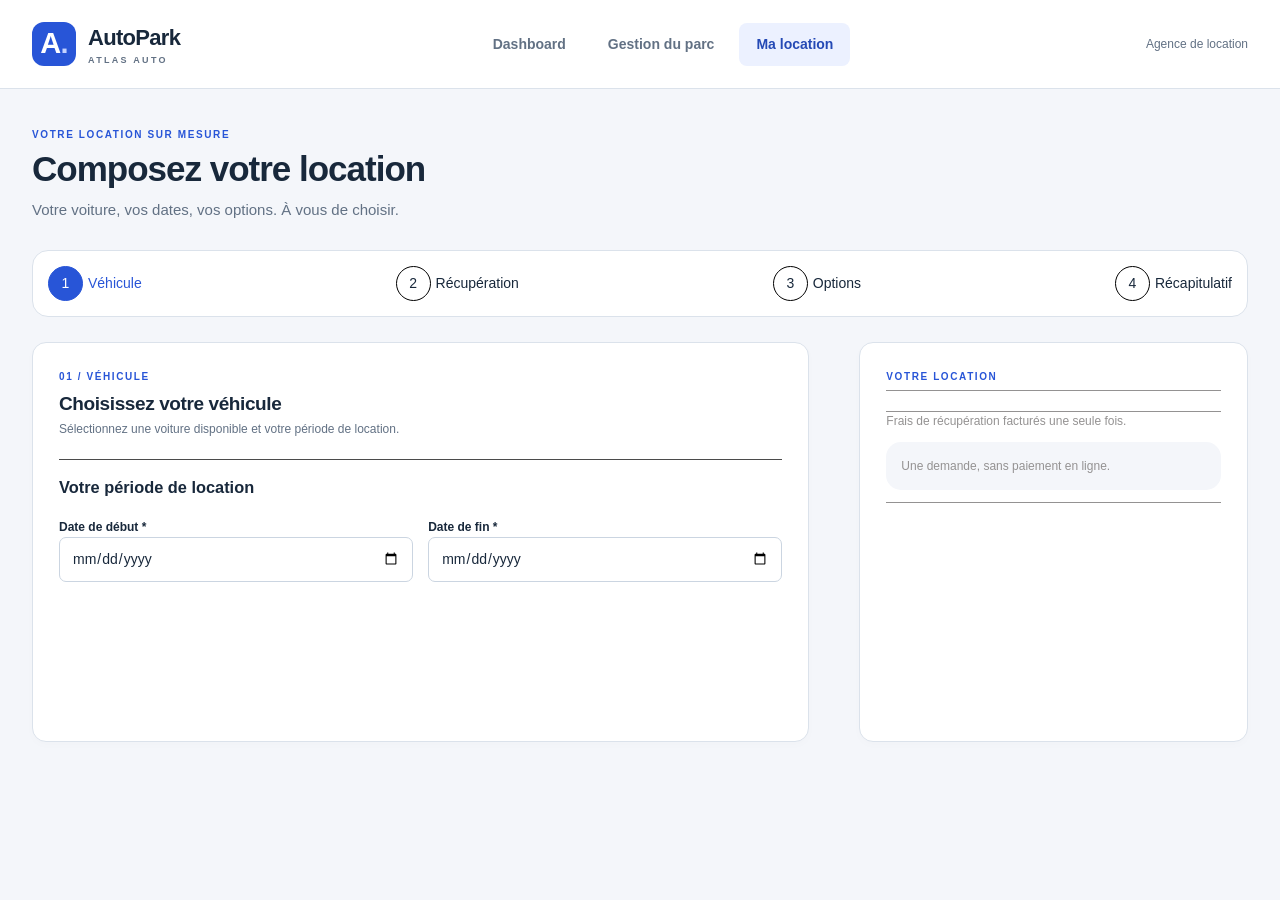
==== location.html @ 894d4114 "ajout : page de location avec sélection du véhicule et validation des dates" ====
<!doctype html>
<html lang="fr">
<head>
    <meta charset="UTF-8" />
    <meta name="viewport" content="width=device-width, initial-scale=1.0" />
    <meta name="description" content="AutoPark — Interface de gestion du parc automobile Atlas Auto." />
    <title>Gestion du parc · AutoPark</title>
    <link rel="icon" href="data:," />
    <link rel="stylesheet" href="https://cdnjs.cloudflare.com/ajax/libs/font-awesome/6.5.1/css/all.min.css">
    <link rel="stylesheet" href="css/style.css" />
    <link rel="stylesheet" href="css/location.css" />
    <script type="module" src="js/location.js"></script>
</head>

<body>
    <a class="skip-link" href="#contenu">Aller au contenu</a>
    <header class="site-header">
        <div class="container header-content">
            <a class="brand" href="voitures.html" aria-label="AutoPark — Gestion du parc">
                <span class="brand-mark" aria-hidden="true">A<span>.</span></span>
                <span>AutoPark<small>ATLAS AUTO</small></span>
            </a>
            <i class="menu fa-solid fa-bars"></i>
            <nav class="nav" aria-label="Navigation principale">
                <!-- index.html est le dashboard à créer par l'apprenant. -->
                <a href="index.html">Dashboard</a>
                <a href="voitures.html">Gestion du parc</a>
                <a href="location.html" aria-current="page">Ma location</a>
            </nav>
            <span class="agency-label">Agence de location</span>
        </div>
    </header>

    <main id="contenu" class="container main-content">
        <section class="page-intro" aria-labelledby="titre-page">
            <p class="eyebrow">VOTRE LOCATION SUR MESURE</p>
            <h1 id="titre-page">Composez votre location</h1>
            <p>Votre voiture, vos dates, vos options. À vous de choisir.</p>
        </section>
        <section id="progression">
            <div class="etape  active">
                <span class="cercle">1</span>
                <span>Véhicule</span>
            </div>
            <div class="etape">
                <span class="cercle">2</span>
                <span>Récupération</span>
            </div>
            <div class="etape">
                <span class="cercle">3</span>
                <span>Options</span>
            </div>
            <div class="etape">
                <span class="cercle">4</span>
                <span>Récapitulatif</span>
            </div>
        </section>
        <section class="vehicule">
            <article class="panel article">
                <div class="section_heading">
                    <div>
                        <p class="eyebrow">01 / VÉHICULE</p>
                        <h2>Choisissez votre véhicule</h2>
                    </div>
                    <span class="section-note">Sélectionnez une voiture disponible et votre période de location.</span>
                </div>
                <div class="les_cartes" id="Liste_cartes">
                    <!-- <div class="carte ">
                        <span class="header_carte">
                            <span class="categorie">Citadine</span>
                            <input type="radio" name="voiture" id ="selection">
                        </span>
                        <h3>Dacia Sandero</h3>
                        <p class="statut">Disponible</p>
                        <p class="prix">250 MAD / jour</p>
                    </div>
                        <div class="carte ">
                        <span class="header_carte">
                            <span class="categorie">Citadine</span>
                            <input type="radio" name="voiture" id ="selection">
                        </span>
                        <h3>Dacia Sandero</h3>
                        <p class="statut">Disponible</p>
                        <p class="prix">250 MAD / jour</p>
                    </div>
                                        <div class="carte ">
                        <span class="header_carte">
                            <span class="categorie">Citadine</span>
                            <input type="radio" name="voiture" id ="selection">
                        </span>
                        <h3>Dacia Sandero</h3>
                        <p class="statut">Disponible</p>
                        <p class="prix">250 MAD / jour</p>
                    </div> -->
                </div>
                <div class="periode">
                      <h3>Votre période de location</h3>

                      <form >
                        <div>
                         <label for="date_depart">Date de début *</label><br>
                         <input type="date" name="date_depart" id="date_depart" required><br>
                         </div>
                         <div>
                         <label for="date_fin">Date de fin *</label><br>
                         <input type="date" name="date_fin" id="date_fin"><br>
                         </div>
                      </form>
                 
                </div>
            </article>
            <article class="panel votre_location" id="votre_location">
                <div class="div">
                  <P class="eyebrow">VOTRE LOCATION</P>
                </div>  
                <div class="divdeux">

                </div>
                <div class="divtrois">
                    <p>Frais de récupération facturés une seule fois.</p>
                    <p class="paraghraf_carte">Une demande, sans paiement en ligne.</p>
                    
                </div>
            </article>
        </section>
    </main>
---- css/style.css ----
:root {
  --page: #f4f6fa;
  --surface: #ffffff;
  --text: #18283b;
  --muted: #627184;
  --border: #dbe2eb;
  --primary: #2855d7;
  --primary-dark: #1e41a6;
  --radius: 14px;
}
* {
  box-sizing: border-box;
}
body {
  margin: 0;
  background: var(--page);
  color: var(--text);
  font-family: Arial, Helvetica, sans-serif;
  font-size: 14px;
  line-height: 1.5;
}
button,
input,
select {
  font: inherit;
}
a {
  color: inherit;
}
button,
select {
  cursor: pointer;
}
button {
  border: 0;
}
[hidden] {
  display: none !important;
}
.container {
  width: min(1240px, calc(100% - 64px));
  margin: 0 auto;
}
.site-header {
  background: var(--surface);
  border-bottom: 1px solid var(--border);
}
.header-content {
  min-height: 88px;
  display: flex;
  align-items: center;
  justify-content: space-between;
  gap: 28px;
}
.brand {
  display: flex;
  gap: 12px;
  align-items: center;
  text-decoration: none;
  font-size: 22px;
  font-weight: 800;
  letter-spacing: -0.7px;
}
.brand-mark {
  display: flex;
  align-items: center;
  justify-content: center;
  width: 44px;
  height: 44px;
  border-radius: 12px;
  background: var(--primary);
  color: white;
  font-size: 29px;
}
.brand-mark span {
  color: #c4d2ff;
}
.brand small {
  display: block;
  color: var(--muted);
  font-size: 9px;
  letter-spacing: 2.3px;
}
nav {
  display: flex;
  gap: 8px;
}
nav a {
  padding: 11px 17px;
  border-radius: 8px;
  color: var(--muted);
  font-weight: 700;
  text-decoration: none;
}
nav a:hover {
  background: #f2f5fb;
  color: var(--text);
}
nav a[aria-current="page"] {
  background: #ecf1ff;
  color: #2449b5;
}
.agency-label {
  color: var(--muted);
  font-size: 12px;
}
.main-content {
  padding-top: 38px;
  padding-bottom: 30px;
}
.page-intro {
  margin-bottom: 28px;
}
.eyebrow {
  margin: 0 0 6px;
  color: var(--primary);
  font-size: 10px;
  font-weight: 800;
  letter-spacing: 1.6px;
}
h1,
h2,
h3,
p {
  margin-top: 0;
}
h1 {
  margin-bottom: 9px;
  font-size: clamp(26px, 3vw, 35px);
  line-height: 1.2;
  letter-spacing: -1px;
}
.page-intro > p:last-child {
  margin-bottom: 0;
  color: var(--muted);
  font-size: 15px;
}
h2 {
  margin-bottom: 0;
  font-size: 19px;
  letter-spacing: -0.4px;
}
.panel {
  padding: 26px;
  margin-bottom: 24px;
  border: 1px solid var(--border);
  border-radius: var(--radius);
  background: var(--surface);
  box-shadow: 0 3px 10px #18283b04;
}
.section-heading {
  display: flex;
  justify-content: space-between;
  align-items: center;
  gap: 16px;
  margin-bottom: 24px;
}
.section-note {
  color: var(--muted);
  font-size: 12px;
}
.form-grid {
  display: grid;
  grid-template-columns: repeat(3, minmax(0, 1fr));
  gap: 17px 22px;
}
.field {
  display: flex;
  flex-direction: column;
  min-width: 0;
}
label {
  margin-bottom: 7px;
  font-size: 12px;
  font-weight: 700;
}
label span {
  color: var(--primary);
}
input,
select {
  width: 100%;
  min-height: 44px;
  padding: 10px 12px;
  border: 1px solid #cbd5e1;
  border-radius: 7px;
  background: white;
  color: var(--text);
}
input::placeholder {
  color: #778393;
}
input:focus,
select:focus {
  outline: 3px solid #dce5ff;
  border-color: var(--primary);
}
input[aria-invalid="true"],
select[aria-invalid="true"] {
  border-color: #b42336;
}
.field-help {
  margin-top: 5px;
  color: var(--muted);
  font-size: 11px;
}
.field-error {
  margin-top: 5px;
  color: #ae2134;
  font-size: 12px;
}
.field-error:empty {
  display: none;
}
.form-footer {
  display: flex;
  justify-content: space-between;
  align-items: center;
  gap: 18px;
  border-top: 1px solid #edf0f5;
  padding-top: 20px;
  margin-top: 22px;
}
.form-actions {
  display: flex;
  gap: 10px;
  margin-left: auto;
}
.button {
  display: inline-flex;
  align-items: center;
  justify-content: center;
  min-height: 42px;
  padding: 10px 16px;
  border: 1px solid transparent;
  border-radius: 7px;
  font-weight: 700;
  font-size: 12px;
  white-space: nowrap;
}
.button-primary {
  background: var(--primary);
  color: white;
}
.button-primary:hover {
  background: var(--primary-dark);
}
.button-secondary {
  background: white;
  border-color: #cbd5e1;
  color: #4b5a6c;
}
.button-secondary:hover {
  background: #f3f6fa;
}
.button-edit {
  background: #edf2ff;
  color: #284cae;
}
.button-edit:hover {
  background: #dee7ff;
}
.button-delete {
  background: #fff0f1;
  color: #a52b3b;
}
.button-delete:hover {
  background: #ffdde1;
}
.feedback {
  margin: 0;
  font-size: 13px;
}
.feedback.success {
  color: #167348;
}
.feedback.error {
  color: #ae2134;
}
.inventory-panel {
  padding-bottom: 0;
  overflow: hidden;
}
.toolbar {
  display: grid;
  grid-template-columns: minmax(210px, 2fr) repeat(3, minmax(130px, 1fr)) auto;
  align-items: end;
  gap: 12px;
  margin-bottom: 24px;
}
.toolbar .button {
  min-height: 44px;
}
.inventory-feedback:not(:empty) {
  margin-bottom: 16px;
}
.table-scroll {
  overflow-x: auto;
}
table {
  width: 100%;
  border-collapse: collapse;
  text-align: left;
  white-space: nowrap;
}
th {
  padding: 13px 12px;
  background: #f6f8fc;
  color: #617084;
  font-size: 10px;
  text-transform: uppercase;
  letter-spacing: 0.7px;
}
th:first-child {
  border-radius: 7px 0 0 7px;
}
th:last-child {
  border-radius: 0 7px 7px 0;
}
td {
  padding: 18px 12px;
  border-bottom: 1px solid #edf0f5;
  font-size: 12px;
}
tbody tr:last-child td {
  border-bottom: none;
}
tbody tr:hover {
  background: #fbfcff;
}
.registration {
  padding: 4px 7px;
  border: 1px solid #e0e6ee;
  border-radius: 4px;
  color: #506075;
  font-family: monospace;
  font-size: 11px;
}
.price {
  font-weight: 700;
}
.price span {
  font-size: 10px;
  font-weight: 400;
  color: var(--muted);
}
.badge {
  display: inline-flex;
  align-items: center;
  gap: 6px;
  padding: 5px 9px;
  border-radius: 5px;
  font-weight: 700;
  font-size: 10px;
}
.badge::before {
  content: "";
  width: 5px;
  height: 5px;
  border-radius: 50%;
  background: currentColor;
}
.badge-disponible {
  background: #eaf7f0;
  color: #1d7048;
}
.badge-louee {
  background: #eaf0ff;
  color: #2c53b1;
}
.badge-maintenance {
  background: #fff4df;
  color: #8a5910;
}
.row-actions {
  display: flex;
  gap: 7px;
}
.row-actions .button {
  min-height: 34px;
  padding: 7px 9px;
  font-size: 10px;
}
.empty-state {
  padding: 36px 16px;
  text-align: center;
  color: var(--muted);
}
.empty-state h3 {
  color: var(--text);
  font-size: 16px;
}
.empty-state p {
  margin-bottom: 0;
}
.table-footer {
  display: flex;
  justify-content: space-between;
  gap: 12px;
  margin-top: 5px;
  padding: 15px 0;
  border-top: 1px solid var(--border);
  color: var(--muted);
  font-size: 10px;
}
.site-footer {
  display: flex;
  justify-content: space-between;
  gap: 16px;
  padding-bottom: 28px;
  color: var(--muted);
  font-size: 11px;
}
.site-footer > span {
  color: var(--text);
  font-weight: 800;
}
.site-footer p {
  margin: 0;
}
:focus-visible {
  outline: 3px solid #2855d7;
  outline-offset: 3px;
}
.sr-only {
  position: absolute;
  width: 1px;
  height: 1px;
  padding: 0;
  margin: -1px;
  overflow: hidden;
  clip: rect(0, 0, 0, 0);
  white-space: nowrap;
  border: 0;
}
.skip-link {
  position: absolute;
  top: 8px;
  left: 8px;
  z-index: 10;
  padding: 10px;
  background: white;
  transform: translateY(-160%);
}
.skip-link:focus {
  transform: translateY(0);
}
@media (max-width: 1100px) {
  .toolbar {
    grid-template-columns: repeat(3, minmax(0, 1fr));
  }
  .search-field {
    grid-column: span 2;
  }
  .agency-label {
    display: none;
  }
}

@media (max-width: 760px) {
  .menu{
    display: block;
  }
  .nav{
    display: none;
  }
  .container {
    width: calc(100% - 32px);
  }
  .header-content {
    flex-wrap: wrap;
    gap: 14px;
    padding: 18px 0;
  }
  nav {
    width: 100%;
  }
  nav a {
    flex: 1;
    text-align: center;
    padding: 10px;
  }
  .main-content {
    padding-top: 28px;
  }
  .panel {
    padding: 20px;
  }
  .inventory-panel {
    padding-bottom: 0;
  }
  .section-heading {
    align-items: flex-start;
    flex-direction: column;
    gap: 8px;
  }
  .form-grid {
    grid-template-columns: repeat(2, minmax(0, 1fr));
  }
  .toolbar {
    grid-template-columns: repeat(2, minmax(0, 1fr));
  }
  .search-field {
    grid-column: 1 / -1;
  }
  .table-footer {
    flex-direction: column;
    gap: 4px;
  }
}
@media (max-width: 480px) {
  .menu{
    display: block;
  }
  .nav{
    display: none;
  }
  .form-grid,
  .toolbar {
    grid-template-columns: 1fr;
  }
  .form-footer,
  .form-actions {
    flex-direction: column;
    align-items: stretch;
    width: 100%;
  }
  .form-actions {
    margin-left: 0;
  }
  .site-footer {
    flex-direction: column;
    gap: 5px;
  }
}
---- css/location.css ----
#progression{
  padding: 15px ;
  border-radius: 16px;
  display: flex;
  background-color:  white ;
  justify-content: space-between;
  margin-bottom: 25px;
  border: 1px solid var(--border);
}
.etape{
  display: flex;
  align-items: center;
  gap: 5px;
}
.cercle{
  border: 1px solid black;
  width: 35px;
  height: 35px;
  border-radius: 50%;
  display: flex;
  justify-content: center;
  align-items: center;
}
.active .cercle {
    background-color: var(--primary);
    color: white;
    border-color: var(--primary);
}
.active span {
    color:var(--primary);
    
}
.section-heading {
  display: flex;
  justify-content: space-between;
  align-items: center;
  gap: 16px;
  margin-bottom: 24px;
}
.vehicule{
  display: grid;
  grid-template-columns:  2fr 1fr;
  gap: 50px;
}
.menu{
  display: none;
}
.les_cartes {
    display: grid;
    grid-template-columns: repeat(3, 1fr);
    gap: 12px;
}
.carte{
  padding: 16px 40px 16px 10px;
  border-radius: 16px;
  border: 1px solid var(--border);
  width: 200px;
}
.header_carte {
    display: flex;
    gap: 50%;
    align-items: center;
    margin-bottom: 12px;
}

.categorie {
    background-color: #edf1ff;
    color: var(--primary);
    padding: 8px 12px;
    border-radius: 6px;
    font-size: 10px;
    font-weight: bold;
    width: 85px;
}

.header_carte input[type="radio"] {
    width: 18px;
    height: 18px;
    min-height: 18px;
    accent-color: var(--primary);
    
}
.carte h3 {
    font-size: 14px;
    margin-bottom: 12px;
    font-weight: bold;
}
.carte .statut {
    color: #16804a;
    font-size: 12px;
    margin-bottom: 8px;
    font-weight: bold;
}
.carte .prix {
    color: var(--primary);
    font-size: 14px;
    font-weight: bold;
    margin-bottom: 0;
}
.periode {
    border-top:  1px solid rgb(75, 75, 75);
    margin-top: 20px;
    
}
.periode h3{
    margin-top: 15px;
}
form{
   display: grid;
   grid-template-columns: repeat(2, 1fr);
   gap: 15px;
}
.votre_location{
  height: 400px;
}
.votre_location div{
 border-bottom:  1px solid rgb(148, 146, 146);
}
.divdeux{
  margin-top: 20px;
  border-bottom:  1px solid rgb(148, 146, 146);
}
.divtrois p{
  font-size: 12px;
  color:rgb(148, 146, 146) ;
}
.paraghraf_carte{
  border-radius: 15px;
  background-color:rgba(244, 246, 250, 1);
  padding: 15px;
  margin-top: 5px;
}
@media (max-width: 900px) {
  .menu{
    display: block;
  }
  .nav{
    display: none;
  }
  .les_cartes {
    display: grid;
    grid-template-columns: repeat(2, 1fr);
    align-items: center;
    gap: 12px;
}
.vehicule{
  display: grid;
  grid-template-columns: repeat(1, 1fr);
  align-items: center;
  gap: 50px;
}
}
@media (max-width: 480px){
  .menu{
    display: block;
  }
  .nav{
    display: none;
  }
    .les_cartes {
    display: grid;
    grid-template-columns: repeat(1, 1fr);
     align-items: center;
    gap: 12px;
}
.vehicule{
  display: grid;
  grid-template-columns: repeat(1, 1fr);
  align-items: center;
  gap: 50px;
}
.cercle{
  width: 18px;
  height: 18px;
}
.etape{
  flex-direction: column;
  align-items: center;
}
.etape span{
  font-size: 10px;
}
form{
   display: grid;
   grid-template-columns: repeat(1, 1fr);
}
}
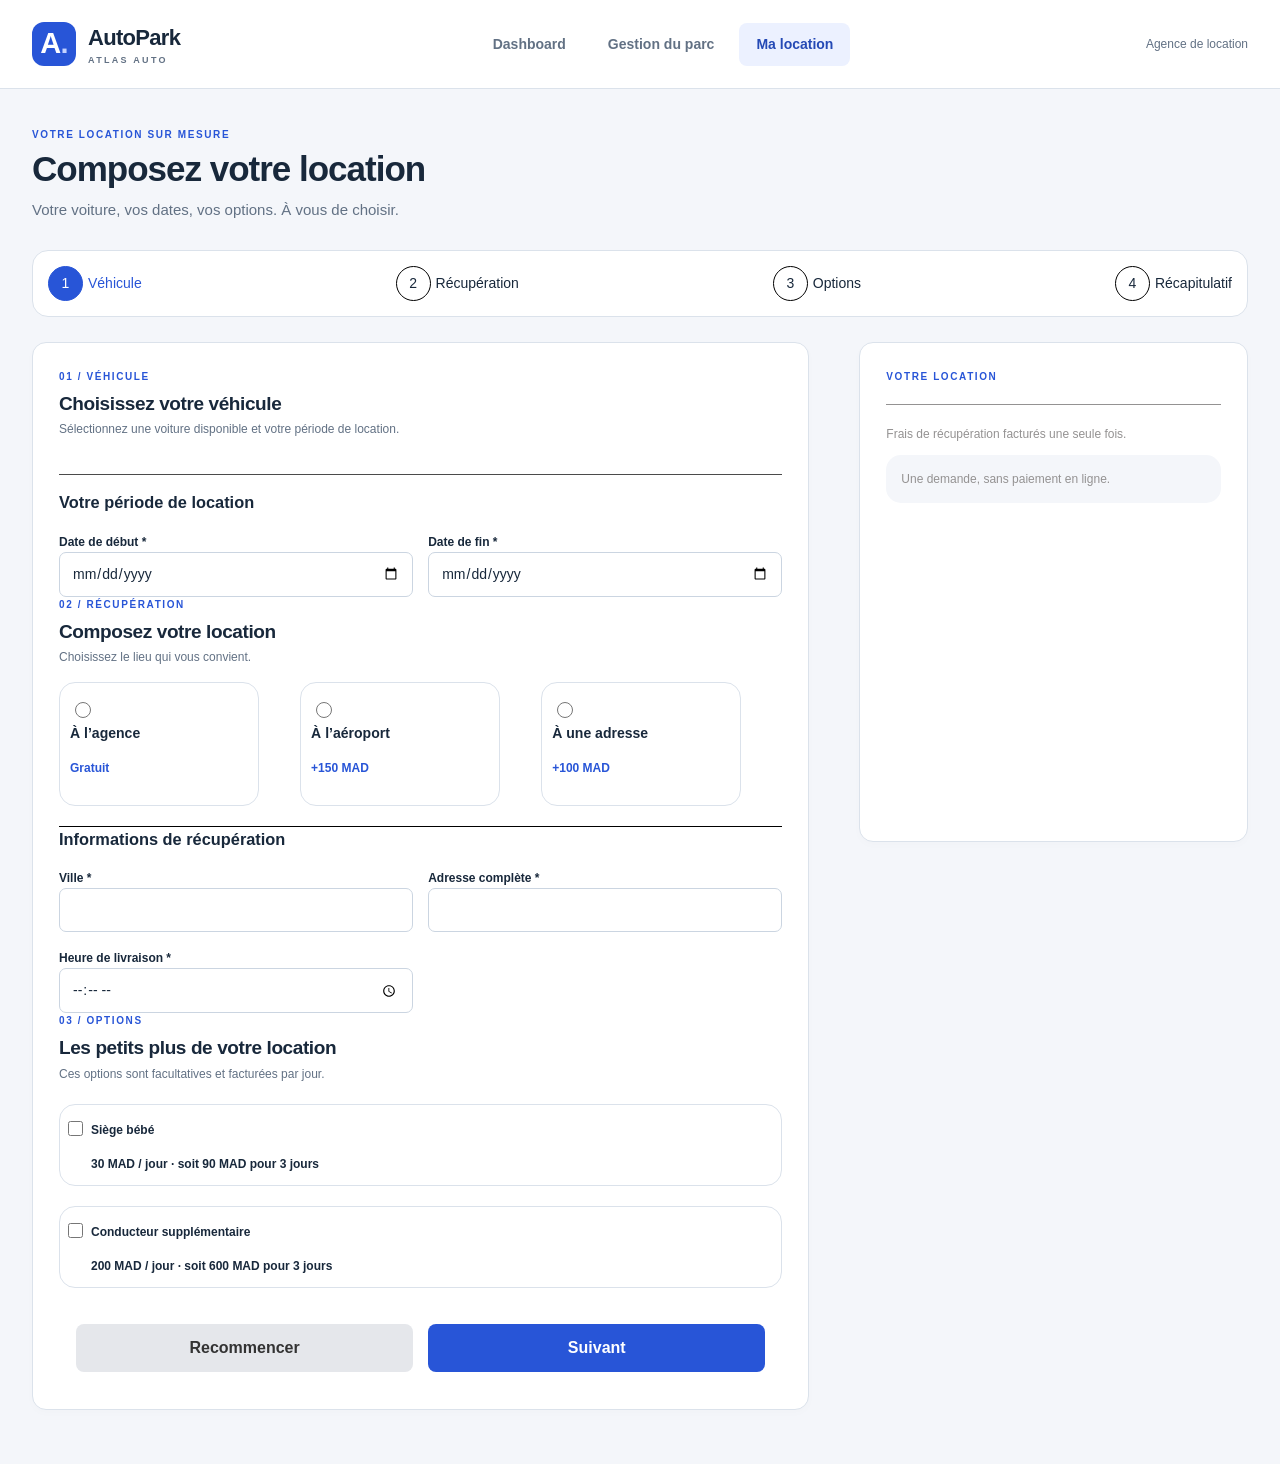
==== commit 732c21f6: "ajout du calcul dynamique du prix de location et des options" ====
--- a/location.html
+++ b/location.html
@@ -1,5 +1,6 @@
 <!doctype html>
 <html lang="fr">
+
 <head>
     <meta charset="UTF-8" />
     <meta name="viewport" content="width=device-width, initial-scale=1.0" />
@@ -11,7 +12,7 @@
     <link rel="stylesheet" href="css/location.css" />
     <script type="module" src="js/location.js"></script>
 </head>
-
+    
 <body>
     <a class="skip-link" href="#contenu">Aller au contenu</a>
     <header class="site-header">
@@ -32,6 +33,7 @@
     </header>
 
     <main id="contenu" class="container main-content">
+
         <section class="page-intro" aria-labelledby="titre-page">
             <p class="eyebrow">VOTRE LOCATION SUR MESURE</p>
             <h1 id="titre-page">Composez votre location</h1>
@@ -55,17 +57,23 @@
                 <span>Récapitulatif</span>
             </div>
         </section>
-        <section class="vehicule">
-            <article class="panel article">
-                <div class="section_heading">
-                    <div>
-                        <p class="eyebrow">01 / VÉHICULE</p>
-                        <h2>Choisissez votre véhicule</h2>
-                    </div>
-                    <span class="section-note">Sélectionnez une voiture disponible et votre période de location.</span>
-                </div>
-                <div class="les_cartes" id="Liste_cartes">
-                    <!-- <div class="carte ">
+          <!-- les etapes ============================================================================================================ -->
+        <section class="les_etapes">
+             <div class="panel etapes">
+                        <!-- Contenu étape 1           --------------------------------------- --> 
+                <article class="vehicule" id="vehicule">
+           
+
+                    <div class="section_heading">
+                        <div>
+                            <p class="eyebrow">01 / VÉHICULE</p>
+                            <h2>Choisissez votre véhicule</h2>
+                        </div>
+                        <span class="section-note">Sélectionnez une voiture disponible et votre période de
+                            location.</span>
+                    </div>
+                    <div class="les_cartes" id="Liste_cartes">
+                        <!-- <div class="carte ">
                         <span class="header_carte">
                             <span class="categorie">Citadine</span>
                             <input type="radio" name="voiture" id ="selection">
@@ -92,35 +100,119 @@
                         <p class="statut">Disponible</p>
                         <p class="prix">250 MAD / jour</p>
                     </div> -->
-                </div>
-                <div class="periode">
-                      <h3>Votre période de location</h3>
-
-                      <form >
-                        <div>
-                         <label for="date_depart">Date de début *</label><br>
-                         <input type="date" name="date_depart" id="date_depart" required><br>
-                         </div>
-                         <div>
-                         <label for="date_fin">Date de fin *</label><br>
-                         <input type="date" name="date_fin" id="date_fin"><br>
-                         </div>
-                      </form>
-                 
-                </div>
-            </article>
+                    </div>
+                    <div class="periode">
+                        <h3>Votre période de location</h3>
+                        <form>
+                            <div>
+                                <label for="date_depart">Date de début *</label><br>
+                                <input type="date" name="date_depart" id="date_depart" required><br>
+                                <small id="erreur-datedebut" class="field-error"></small>
+                            </div>
+                            <div>
+                                <label for="date_fin">Date de fin *</label><br>
+                                <input type="date" name="date_fin" id="date_fin"><br>
+                                <small id="erreur-datefin" class="field-error"></small>
+                            </div>
+                        </form>
+                    </div>
+                </article>
+                        <!-- Contenu étape 2          --------------------------------------- --> 
+                <article class="Recuperation" id="Recuperation">
+                    <div class="section_heading">
+                        <div>
+                            <p class="eyebrow">02 / RÉCUPÉRATION</p>
+                            <h2>Composez votre location</h2>
+                        </div>
+                        <span class="section-note">Choisissez le lieu qui vous convient.</span>
+                    </div>
+                    <div class="lieu">
+                        <label for="agence" class="label">
+                            <input type="radio" id="agence" name="recuperation" value="agence">
+                            <h3>À l’agence</h3>
+                            <p>Gratuit</p>
+                        </label>
+
+                        <label for="aeroport" class="label">
+                            <input type="radio" id="aeroport" name="recuperation" value="aeroport">
+                            <h3>À l’aéroport</h3>
+                            <p>+150 MAD</p>
+                        </label>
+                        <label for="adresse" class="label">
+                            <input type="radio" id="adresse" name="recuperation" value="adresse">
+                            <h3>À une adresse</h3>
+                            <p>+100 MAD</p>
+                        </label>
+                    </div>
+                    <h3>Informations de récupération</h3>
+                    <form action="recuperation">
+                        <div>
+                        <label for="ville">Ville *</label><br>
+                        <input type="text" id="ville"><br>
+                        </div>
+                        <div>
+                        <label for="Adresse">Adresse complète *</label><br>
+                        <input type="text" id="Adresse"><br>
+                        </div>
+                        <div>
+                        <label for="heure">Heure de livraison *</label><br>
+                        <input type="time" id="heure"><br>
+                        </div>
+
+                    </form>
+                </article>
+                          <!-- Contenu étape 3          --------------------------------------- --> 
+                <article class="Options" id="Options">
+                    <div class="section_heading">
+                        <div>
+                            <p class="eyebrow">03 / OPTIONS</p>
+                            <h2>Les petits plus de votre location</h2>
+                        </div>
+                        <span class="section-note">Ces options sont facultatives et facturées par jour.</span>
+                    </div>
+                    <div class="options-container">
+                        <label class="option-card"  for="Siege" >
+                            <input type="checkbox" name="options" id="Siege">
+                            <div class="option-info">
+                                <h4 class="option-title">Siège bébé</h4>
+                                <p class="option-price">30 MAD / jour · soit 90 MAD pour 3 jours</p>
+                            </div>
+                        </label>
+
+                        <label class="option-card" for="Conducteur">
+                            <input type="checkbox" name="options" id="Conducteur">
+                            <div class="option-info">
+                                <h4 class="option-title">Conducteur supplémentaire</h4>
+                                <p class="option-price">200 MAD / jour · soit 600 MAD pour 3 jours</p>
+                            </div>
+                        </label>
+                    </div>
+
+                </article>
+
+
+                <div class="button">
+                    <button id="btn-recommencer" type="button">
+                        Recommencer
+                    </button>
+
+                    <button id="btn-suivant" type="button" class="btn-suivant">
+                        Suivant
+                    </button>
+                </div>
+
+            </div>
             <article class="panel votre_location" id="votre_location">
                 <div class="div">
-                  <P class="eyebrow">VOTRE LOCATION</P>
-                </div>  
+                    <P class="eyebrow">VOTRE LOCATION</P>
+                </div>
                 <div class="divdeux">
-
                 </div>
                 <div class="divtrois">
                     <p>Frais de récupération facturés une seule fois.</p>
                     <p class="paraghraf_carte">Une demande, sans paiement en ligne.</p>
-                    
                 </div>
             </article>
+
         </section>
     </main>
--- a/css/location.css
+++ b/css/location.css
@@ -37,7 +37,7 @@
   gap: 16px;
   margin-bottom: 24px;
 }
-.vehicule{
+.les_etapes{
   display: grid;
   grid-template-columns:  2fr 1fr;
   gap: 50px;
@@ -49,12 +49,17 @@
     display: grid;
     grid-template-columns: repeat(3, 1fr);
     gap: 12px;
+    margin-top: 15px;
 }
 .carte{
   padding: 16px 40px 16px 10px;
   border-radius: 16px;
   border: 1px solid var(--border);
   width: 200px;
+}
+.carte:has(input:checked) {
+    border: 2px solid var(--primary);
+    background-color: #eef3ff;
 }
 .header_carte {
     display: flex;
@@ -111,24 +116,116 @@
    gap: 15px;
 }
 .votre_location{
-  height: 400px;
-}
-.votre_location div{
- border-bottom:  1px solid rgb(148, 146, 146);
-}
+  height: 500px;
+}
+
 .divdeux{
   margin-top: 20px;
   border-bottom:  1px solid rgb(148, 146, 146);
+  margin-bottom: 20px;
+}
+.premier_div{
+   border-bottom:  1px solid rgb(148, 146, 146);
 }
 .divtrois p{
+  
   font-size: 12px;
   color:rgb(148, 146, 146) ;
+  
 }
 .paraghraf_carte{
   border-radius: 15px;
   background-color:rgba(244, 246, 250, 1);
   padding: 15px;
   margin-top: 5px;
+}
+.button {
+    display: grid;
+    grid-template-columns: repeat(2 ,1fr);
+    align-items: center;
+    margin-top: 25px;
+    gap: 15px;
+}
+
+.button button {
+    padding: 12px 25px;
+    border: none;
+    border-radius: 8px;
+    font-size: 16px;
+    font-weight: bold;
+    cursor: pointer;
+}
+
+#btn-recommencer {
+    background-color: #e5e7eb;
+    color: #333;
+}
+#btn-suivant {
+    background-color: #2855d7;
+    color: white;
+}
+.divdeux span{
+  display: flex;
+  justify-content: space-between;
+}
+.divtrois div{
+    display: flex;
+  justify-content: space-between;
+}
+.prix_total{
+  color: #2855d7;
+}
+
+.lieu input[type="radio"] {
+    width: 16px;
+    height: 16px;
+    min-height: 15px;
+    accent-color: var(--primary);
+    
+}
+.lieu {
+  display: grid;
+  grid-template-columns: repeat(3, 1fr);
+  margin-top: 15px;
+  border-bottom: 1px solid black;
+}
+.lieu label{
+  padding: 16px 40px 16px 10px;
+  border-radius: 16px;
+  border: 1px solid var(--border);
+  width: 200px;
+  margin-bottom: 20px;
+}
+.label:has(input:checked) {
+    border: 2px solid var(--primary);
+    background-color: #eef3ff;
+}
+.lieu p{
+  color: #2855d7;
+}
+.option-card input[ type="checkbox"]{
+  width: 15px;
+  height: 15px;
+  min-height: 14px;
+  accent-color: black;
+  margin: 16px 8px;
+ 
+}
+.options-container{
+  margin-top: 20px;
+}
+.option-card{
+  border-radius: 16px;
+  border: 1px solid var(--border);
+  margin-bottom: 20px;
+  display: flex;
+}
+.option-card:has(input:checked) {
+    border: 2px solid var(--primary);
+    background-color: #eef3ff;
+}
+[hidden] {
+    display: none !important;
 }
 @media (max-width: 900px) {
   .menu{
@@ -143,11 +240,16 @@
     align-items: center;
     gap: 12px;
 }
-.vehicule{
+.les_etapes{
   display: grid;
   grid-template-columns: repeat(1, 1fr);
   align-items: center;
   gap: 50px;
+}
+.lieu {
+  display: grid;
+  grid-template-columns: repeat(2, 1fr);
+
 }
 }
 @media (max-width: 480px){
@@ -163,7 +265,7 @@
      align-items: center;
     gap: 12px;
 }
-.vehicule{
+.les_etapes{
   display: grid;
   grid-template-columns: repeat(1, 1fr);
   align-items: center;
@@ -184,5 +286,24 @@
    display: grid;
    grid-template-columns: repeat(1, 1fr);
 }
-}
-
+
+form div{
+  width: 250px;
+}
+.lieu {
+  display: grid;
+  grid-template-columns: repeat(1, 1fr);
+
+}
+.option-card{
+  width: 250px;
+}
+.button{
+
+    display: grid;
+    grid-template-columns: repeat(1 ,1fr);
+
+
+}
+}
+
